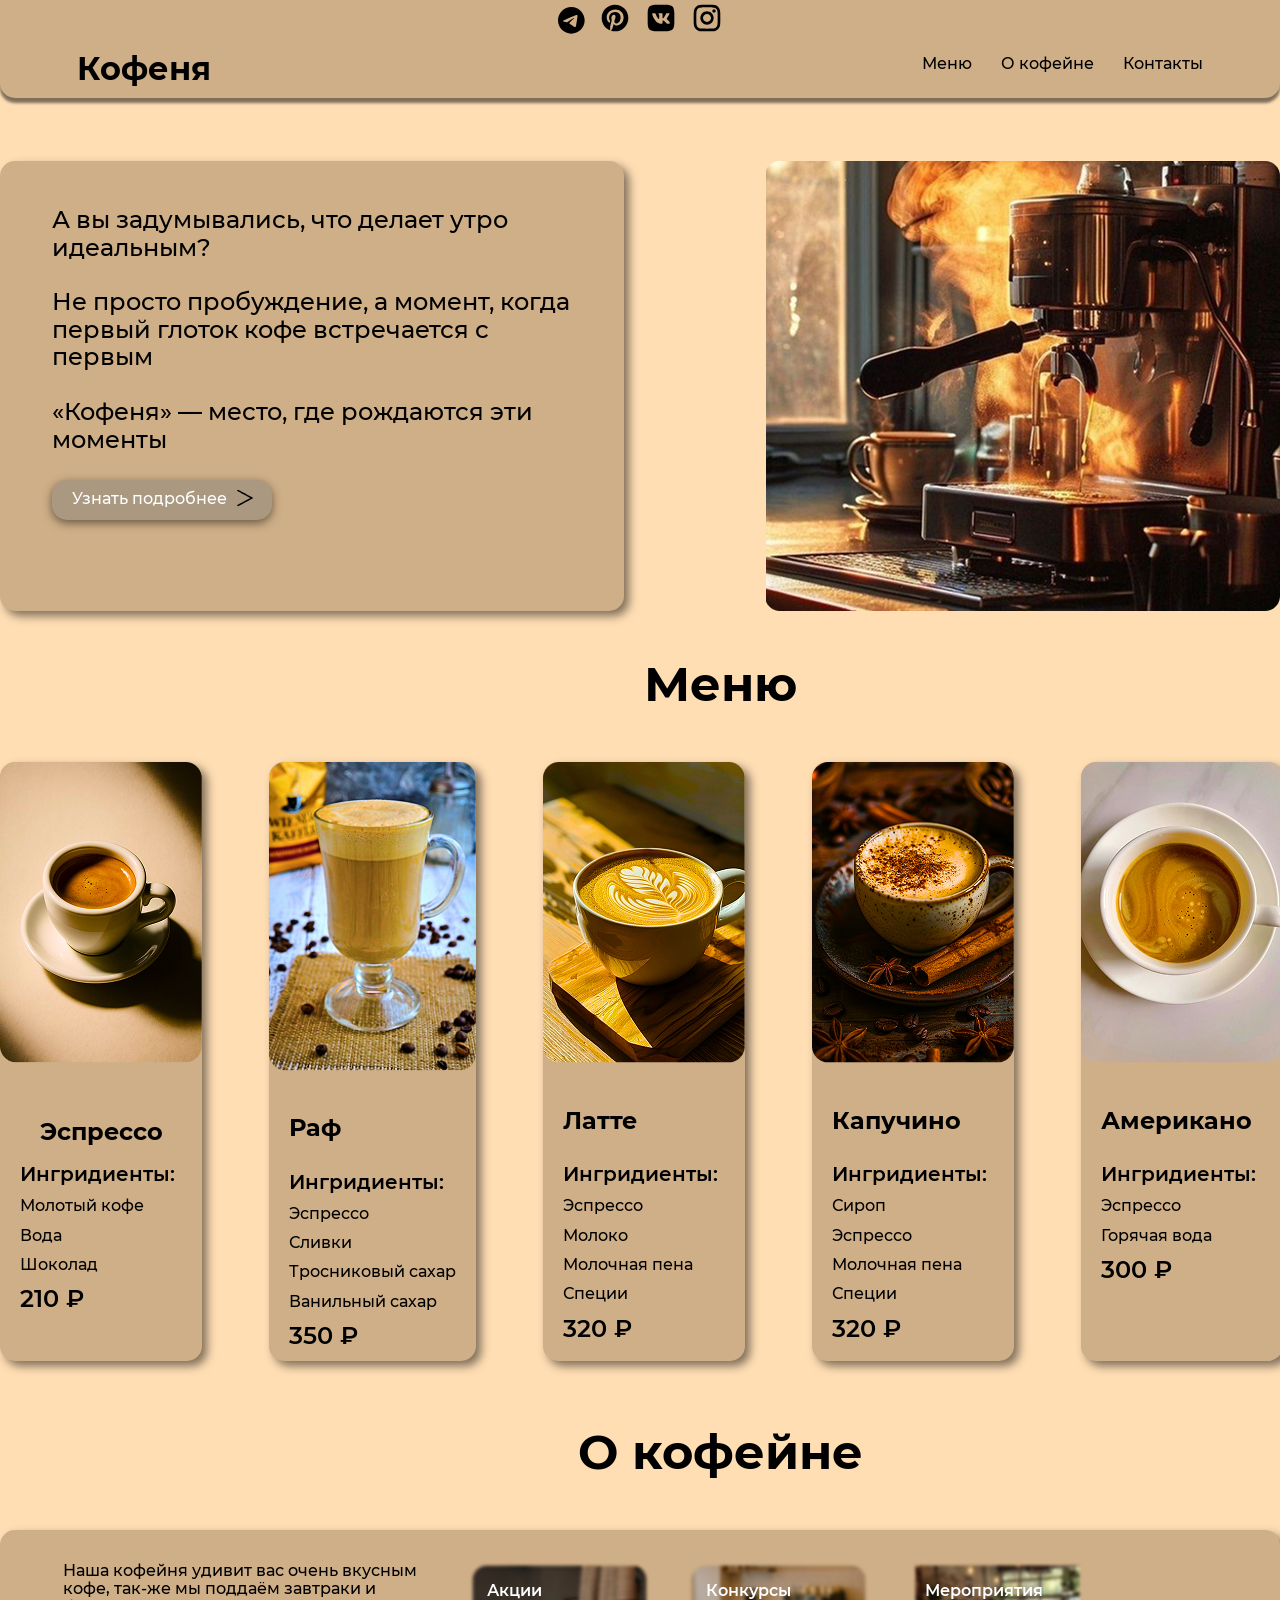
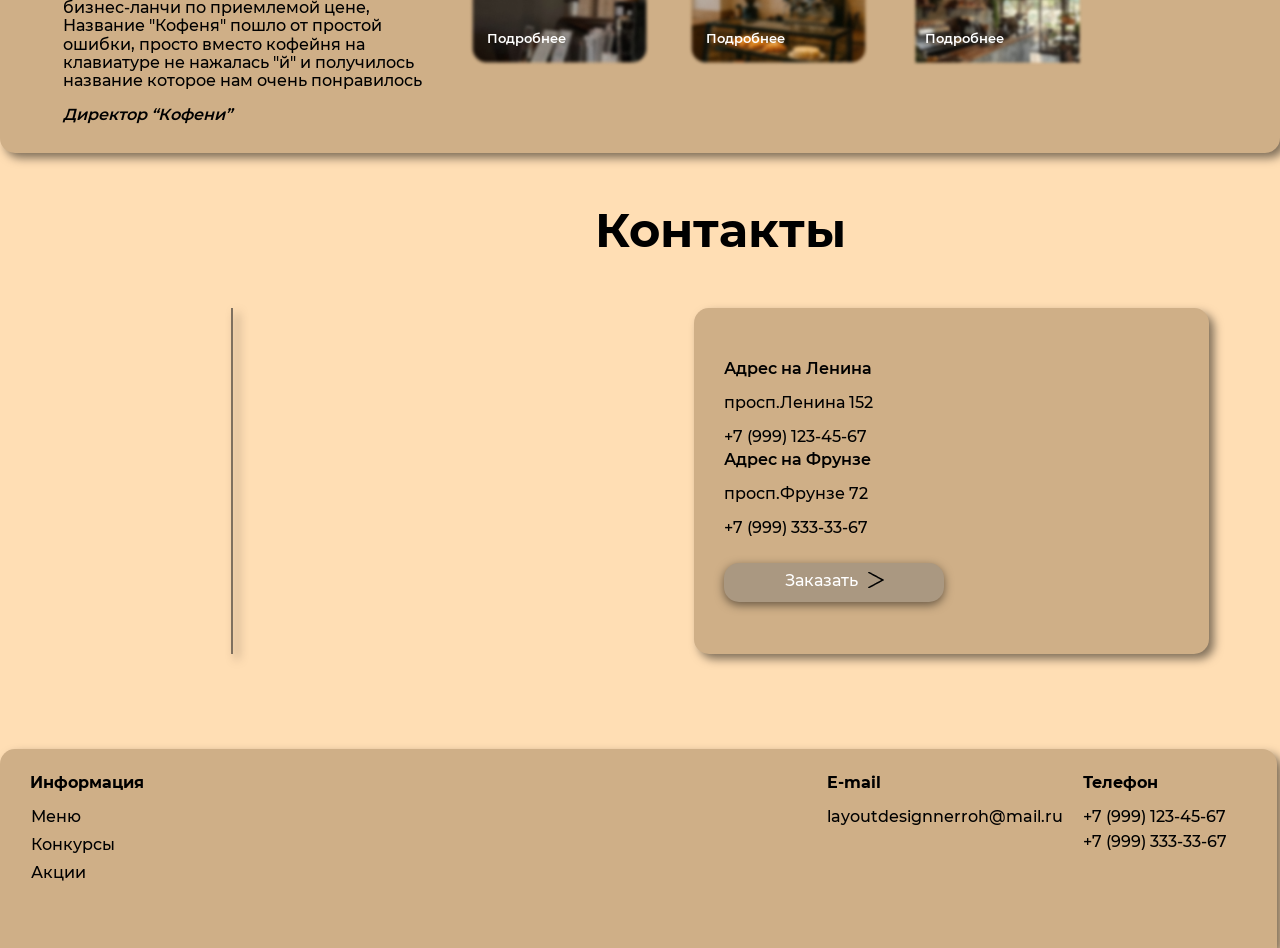
==== index.html @ 602174e1 "В первом коммите проекта js частично написан но HTML и CSS в порядке" ====
<!DOCTYPE html>
<html lang="ru">

<head>
    <meta charset="UTF-8">
    <meta name="viewport" content="width=device-width, initial-scale=1.0">
    <link rel="stylesheet" href="/css/style.css">
    <link rel="stylesheet" href="/css/normalize.css">
    
    <script src="/js/script.js" defer></script>
    <title>Кофеня 2.0</title>
</head>

<body>

    <header class="header">
        <div class="container header__container">
            <div class="header__block">
                <div class="header__up" data-js="header-top">
                    <div class="up__heading">
                        <img class="img__header-up" src="/img/up_header__telegram.svg" alt="телеграм">
                        <img class="img__header-up" src="/img/up__header-pinterest.svg" alt="пинтерест">
                        <img class="img__header-up" src="/img/up__header-vk.svg" alt="Вконтакте">
                        <img class="img__header-up" src="/img/up__header-instagram.svg" alt="Инстаграм">
                    </div>


                </div>
                <div class="header__down">
                    <a href="/" class="header__logo" aria-label="На главную">
                        <h1 class="header__title">Кофеня</h1>
                    </a>

                    <nav class="nav" aria-label="Основная навигация">
                        <ul class="nav__list">
                            <li class="nav__item"><a href="/menu.html" class="nav__link">Меню</a></li>
                            <li class="nav__item"><a href="#about" class="nav__link">О кофейне</a></li>
                            <li class="nav__item"><a href="#contact" class="nav__link">Контакты</a></li>
                        </ul>
                    </nav>
                </div>

            </div>
        </div>
    </header>


    <main class="main text__color">

        <section class="hero">
            <div class="container hero__container">
                <div class="hero__block">
                    <h2 class="hero__title">А вы задумывались, что делает утро идеальным?</h2>
                    <p class="hero__paragraph">Не просто пробуждение, а момент, когда первый глоток кофе встречается с
                        первым </p>
                    <p class="hero__paragraph">«Кофеня» — место, где рождаются эти моменты</p>
                    <a href="/about" class="button button--primary">Узнать подробнее</a>
                </div>

                <div class="img__hero"></div>
            </div>
        </section>

        <section class="menu">
            <div class="container menu__container">
                <h2 class="main__title">Меню</h2>
                <div class="menu__card">
                    <article class="coffee__card">
                        <img src="/img/menu__card-1.png" alt="Эспрессо" class="coffee-card__image" loading="lazy">
                        <div class="coffe__text">
                            <h3 class="coffee__heading">Эспрессо</h3>
                            <h4 class="coffee__subtitle">Ингридиенты:</h4>
                            <p class="coffee-card__description">Молотый кофе</p>
                            <p class="coffee-card__description">Вода</p>
                            <p class="coffee-card__description">Шоколад</p>
                            <span class="coffee-card__price">210 ₽</span>
                        </div>
                    </article>

                    <article class="coffee__card">
                        <img src="/img/menu__card-2.png" alt="Раф" class="coffee-card__image" loading="lazy">
                        <h3 class="coffee__heading">Раф</h3>
                        <div class="coffe__text">
                            <h4 class="coffee__subtitle">Ингридиенты:</h4>
                            <p class="coffee-card__description">Эспрессо</p>
                            <p class="coffee-card__description">Сливки</p>
                            <p class="coffee-card__description">Тросниковый сахар</p>
                            <p class="coffee-card__description">Ванильный сахар</p>
                            <span class="coffee-card__price">350 ₽</span>
                        </div>
                    </article>

                    <article class="coffee__card">
                        <img src="/img/menu__card-3.png" alt="Латте" class="coffee-card__image" loading="lazy">
                        <h3 class="coffee__heading">Латте</h3>
                        <div class="coffe__text">
                            <h4 class="coffee__subtitle">Ингридиенты:</h4>
                            <p class="coffee-card__description">Эспрессо</p>
                            <p class="coffee-card__description">Молоко</p>
                            <p class="coffee-card__description">Молочная пена</p>
                            <p class="coffee-card__description">Специи</p>
                            <span class="coffee-card__price">320 ₽</span>
                        </div>
                    </article>

                    <article class="coffee__card">
                        <img src="/img/menu__card-4.png" alt="Капучино" class="coffee-card__image" loading="lazy">
                        <h3 class="coffee__heading">Капучино</h3>
                        <div class="coffe__text">
                            <h4 class="coffee__subtitle">Ингридиенты:</h4>
                            <p class="coffee-card__description">Сироп</p>
                            <p class="coffee-card__description">Эспрессо</p>
                            <p class="coffee-card__description">Молочная пена</p>
                            <p class="coffee-card__description">Специи</p>
                            <span class="coffee-card__price">320 ₽</span>
                        </div>
                    </article>

                    <article class="coffee__card">
                        <img src="/img/menu__card-5.png" alt="Американо" class="coffee-card__image" loading="lazy">
                        <h3 class="coffee__heading">Американо</h3>
                        <div class="coffe__text">
                            <h4 class="coffee__subtitle">Ингридиенты:</h4>
                            <p class="coffee-card__description">Эспрессо</p>
                            <p class="coffee-card__description">Горячая вода</p>
                            <span class="coffee-card__price">300 ₽</span>
                        </div>
                    </article>
                </div>
            </div>
        </section>

        <section class="about">
            <div class="container adout__container">
                <h2 class="main__title">О кофейне</h2>
                <div class="adout__block">
                    <div class="adout__card">
                        <p class="adout__description">Наша кофейня удивит вас очень вкусным кофе, так-же мы поддаём
                            завтраки и бизнес-ланчи по приемлемой цене, Название "Кофеня" пошло от простой ошибки,
                            просто вместо кофейня на клавиатуре не нажалась "й" и получилось название которое нам очень
                            понравилось</p>
                        <cite class="postscript">Директор “Кофени”</cite>
                    </div>

                    <div class="promo">
                        <ul class="promo__list">
                            <li class="promo__item promo__img-1">

                                <h3 class="promo__heading">Акции</h3>
                                <a href="/" class="promo__link">Подробнее</a>

                            </li>
                            <li class="promo__item promo__img-2">
                                <h3 class="promo__heading">Конкурсы</h3>
                                <a href="/" class="promo__link">Подробнее</a>
                            </li>
                            <li class="promo__item promo__img-3">
                                <h3 class="promo__heading">Мероприятия</h3>
                                <a href="/" class="promo__link">Подробнее</a>
                            </li>
                        </ul>
                    </div>
                </div>
            </div>
        </section>

        <section class="contact">
            <div class="container contact__container">
                <h2 class="main__title">Контакты</h2>
                <div class="contact__block">
                    <div class="map__card">
                        <script type="text/javascript" charset="utf-8" async
                            src="https://api-maps.yandex.ru/services/constructor/1.0/js/?um=constructor%3A11ebb844b0d2da942059dbc7c7d0a756684dc5bc5a4310904836375094017203&amp;width=659&amp;height=346&amp;lang=ru_RU&amp;scroll=true"></script>
                    </div>

                    <div class="contact__keys">
                        <ul class="contact__card">
                            <li class="contact__item">
                                <h3 class="contact__heading">Адрес на Ленина</h3>
                                <address class="contact__address">просп.Ленина 152</address>
                                <a href="tel:+79991234567" class="contact-info__phone contact__address">
                                    +7 (999) 123-45-67
                                </a>
                            </li>

                            <li class="contact__item">
                                <h3 class="contact__heading">Адрес на Фрунзе</h3>
                                <address class="contact__address">просп.Фрунзе 72</address>
                                <a href="tel:+79993333367" class="contact-info__phone contact__address">
                                    +7 (999) 333-33-67
                                </a>
                            </li>
                        </ul>
                        <a href="/about" class="button button--primary">Заказать</a>
                    </div>
                </div>
            </div>
        </section>
    </main>


    <footer class="footer">
        <div class="container footer__container">
            <div class="footer__block">
                <nav class="footer__nav">
                    <h3 class="footer__heading">Информация</h3>
                    <ul class="nav__card">
                        <li class="nav__item"><a href="/" class="nav__link">Меню</a></li>
                        <li class="nav__item"><a href="/" class="nav__link">Конкурсы</a></li>
                        <li class="nav__item"><a href="/" class="nav__link">Акции</a></li>
                    </ul>
                </nav>

                <ul class="footer__card">
                    <li class="footer__item">
                        <h3 class="footer__heading">E-mail</h3>
                        <a href="mailto:layoutdesignnerroh@mail.ru"
                            class="contact__email nav__link">layoutdesignnerroh@mail.ru</a>
                    </li>
                    <li class="footer__item">
                        <h3 class="footer__heading">Телефон</h3>
                        <a href="tel:+79991234567" class="contact-info__phone-footer nav__link">
                            +7 (999) 123-45-67
                        </a>
                        <a href="tel:+79993333367" class="contact-info__phone-footer nav__link">
                            +7 (999) 333-33-67
                        </a>
                    </li>
                </ul>
            </div>
        </div>
    </footer>

    <div id="buttonScroll">

    </div>

</body>

</html>
---- css/style.css ----
@font-face {
    font-family: 'Montserrat';
    src: url('/font/MontserratBold.eot');
    src: local('Proxima Montserrat Bold'), local('Montserrat Bold'),
        url('/font/MontserratBold.eot') format('embedded-opentype'),
        url('/font/MontserratBold.woff2') format('woff2'),
        url('/font/MontserratBold.woff') format('woff');
    font-weight: 700;
    font-style: bold;
    font-display: swap;
}

@font-face {
    font-family: 'Montserrat';
    src: url('/font/Montserrat-SemiBold.ttf');
    src: local('Proxima Montserrat SemiBold'), local('Montserrat SemiBold'),
        url('/font/MontserratSemiBold.eot') format('embedded-opentype'),
        url('/font/MontserratSemiBold.woff2') format('woff2'),
        url('/font/MontserratSemiBold.woff') format('woff');
    font-weight: 600;
    font-style: bold;
    font-display: swap;
}

@font-face {
    font-family: 'Montserrat';
    src: url('/font/MontserratMedium.eot');
    src: local('Proxima Montserrat Medium'), local('Montserrat Medium'),
        url('/font/MontserratMedium.eot') format('embedded-opentype'),
        url('/font/MontserratMedium.woff2') format('woff2'),
        url('/font/MontserratMedium.woff') format('woff');
    font-weight: 500;
    font-style: bold;
    font-display: swap;
}

@font-face {
    font-family: 'Montserrat';
    src: url('/font/Montserrat-Regular.ttf');
    src: local('Proxima Montserrat Regular'), local('Montserrat Regular'),
        url('/font/MontserratRegular.eot') format('embedded-opentype'),
        url('/font/MontserratRegular.woff2') format('woff2'),
        url('/font/MontserratRegular.woff') format('woff');
    font-weight: 400;
    font-style: bold;
    font-display: swap;
}


html {
    box-sizing: border-box;
    background-color: #FFDEB4;
    font-family: "Montserrat", sans-serif;
}

body {
    padding: 0;
    margin: 0;
}

*,
*::before,
*::after {
    box-sizing: inherit;
}

a {
    color: inherit;
    text-decoration: none;
}

img {
    max-width: 100%;
}

/* glob */

.bth-reset {
    padding: 0;
    border: none;
    background-color: transparent;
    cursor: pointer;
}

.list-reset {
    margin: 0;
    padding: 0;
    list-style: none;
}

.container {
    width: 1440px;
    padding: 0;
    margin: 0 auto;
}

.text__color {
    color: black;
}

/* header */

/* up__header */

.header__up {
    display: flex;
    justify-content: space-around;
    align-items: center;
    width: 100%;
    max-width: 1280px;
    height: auto;
    min-height: 40px;
    
    box-shadow: 0px 5px 3px rgba(0, 0, 0, 0.5);
    background-color: #CFAF87;
}

.img__header-up {
    margin-right: 10px;
}

.img__header-up:last-child  {
    margin-right: 0;
}

/* header */

.header__block {
    margin-bottom: 63px;

}

.header__down {
    display: flex;
    justify-content: space-between;
    align-items: center;
    width: 100%;
    max-width: 1280px;
    height: auto;
    min-height: 58px;
    padding: 0 77px 0 77px;
    background-color: #CFAF87;
    border-radius: 0 0px 15px 15px;
    box-shadow: 0px 5px 3px rgba(0, 0, 0, 0.5);
}

.header__title {
    margin: 0;
    padding: 0;
    font-size: 32px;
    letter-spacing: -10%;
    font-weight: 700;
}

.nav__list {
    display: flex;
    flex-direction: row;
    justify-content: center;
    padding: 0;
    margin: 0;
}

.nav__item {
    margin-right: 29px;
    font-size: 16px;
    font-weight: 500;
    list-style: none;

}

.nav__item:last-child {
    margin-right: 0;
}


.nav__link:hover {
    color: #AA9881;
}


/* hero */

.hero__container {
    display: flex;
    margin-bottom: 46px;

}

.hero__block {
    width: 100%;
    max-width: 624px;
    height: auto;
    min-height: 450px;
    padding: 45px 52px 40px;
    margin-right: 141px;
    border-radius: 15px;
    box-shadow: 5px 5px 10px rgba(0, 0, 0, 0.5);
    background-color: #CFAF87;
}

.hero__title {
    margin: 0;
    margin-bottom: 27px;
    font-size: 24px;
    font-weight: 500;
}

.hero__paragraph {
    margin: 0;
    margin-bottom: 27px;
    font-size: 24px;
    font-weight: 500;
}

@media (max-width: 1023px) {
    .nav__list {
        display: flex;
        flex-direction: column;
        justify-content: start;
        gap: 20px;
    }
}


.button {
    display: flex;
    justify-content: center;
    width: 100%;
    max-width: 220px;
    padding: 0.6em 1.2em;
    font-size: clamp(14px, 2vw, 16px);
    font-weight: 500;
    border-radius: 15px;
    box-shadow: 0px 3px 10px rgba(0, 0, 0, 0.5);
    color: white;
    background-color: #AA9881;

}

.button:hover {
    transform: scale(0.95);
}

.button::after {
    content: url(/img/button__arrow.png);
    margin-left: 10px;
}



.img__hero {
    background-image: url("/img/hero__1-img.png");
    background-position: center;
    background-repeat: no-repeat;
    background-size: cover;
    width: 515px;
}

/* menu */

.main__title {
    display: flex;
    justify-content: center;
    margin: 0;
    margin-bottom: 50px;
    font-size: 48px;
    font-weight: 700;
}

.menu__card {
    display: flex;
    margin-bottom: 64px;

}

.coffee__card {
    margin-right: 67px;
    border-radius: 15px;
    background-color: #CFAF87;
    box-shadow: 5px 5px 10px rgba(0, 0, 0, 0.5);
}

.coffee-card__image {
    width: 100%;
    margin-bottom: 39px;
}

.coffe__text {
    padding: 11px 20px;
}

.coffee__heading {
    margin: 0;
    margin-left: 20px;
    margin-bottom: 18px;
    font-size: 24px;
    font-weight: 700;

}

.coffee__subtitle {
    margin: 0;
    margin-bottom: 11px;
    font-size: 20px;
    font-weight: 600;
}

.coffee-card__description {
    margin: 0;
    margin-bottom: 11px;
    font-size: 16px;
    font-weight: 500;
}

.coffee-card__description:last-child {
    margin-bottom: 20px;
}

.coffee-card__price {
    font-size: 24px;
    font-weight: 600;
}

/* about */

.adout__block {
    display: flex;
    width: 1280px;
    height: 223px;
    margin-bottom: 50px;
    padding: 32px 63px;
    border-radius: 15px;
    background-color: #CFAF87;
    box-shadow: 5px 5px 10px rgba(0, 0, 0, 0.5);
}



.adout__description {
    width: 363px;
    margin: 0;
    margin-bottom: 15px;
    font-size: 16px;
    font-weight: 500;
}

.postscript {

    font-size: 16px;
    font-weight: 600;
}

.promo {
    display: flex;
    justify-content: center;
}

.promo__list {
    display: flex;

    margin: 0;
}

.promo__item {
    display: flex;
    flex-direction: column;
    justify-content: center;
    width: 167px;
    height: 104px;
    padding: 32px 21px;
    margin-right: 32px;
    list-style: none;
}

.promo__item:last-child {
    margin-right: 0;
}

.promo__heading {
    margin: 0;
    margin-bottom: 30px;
    font-size: 16px;
    font-weight: 600;
    color: white;
}

.promo__link {
    font-size: 13px;
    font-weight: 600;
    color: white;
}

.promo__img-1 {
    background-image: url("/img/about_img-1.png");

    background-repeat: no-repeat;
    background-size: contain;
    background-position: center;
    width: 187px;

}

.promo__img-2 {
    background-image: url("/img/about_img-2.png");
    background-repeat: no-repeat;
    background-size: contain;
    background-position: center;
    width: 187px;

}

.promo__img-3 {
    background-image: url("/img/about_img-3.jpg");
    background-repeat: no-repeat;
    background-size: contain;
    background-position: center;
    width: 187px;
}

/* contact */

.contact__block {
    display: flex;
    justify-content: space-around;
    margin-bottom: 95px;
}

.map__card {
    border: 1px solid #7e705f;
    box-shadow: 5px 5px 10px rgba(0, 0, 0, 0.5);
}

.contact__keys {
    display: flex;
    flex-direction: column;
    justify-content: center;
    width: 515px;
    height: 346px;
    padding: 20px 30px;
    border-radius: 15px;
    box-shadow: 5px 5px 10px rgba(0, 0, 0, 0.5);
    background-color: #CFAF87;
}

.contact__card {
    display: flex;
    flex-direction: column;
    align-items: start;
    padding: 0;
    margin: 0;
    margin-bottom: 20px;
}

.contact__item {
    display: flex;
    flex-direction: column;
    list-style: none;
}

.contact__heading {
    margin: 0;
    padding: 0;
    margin-bottom: 15px;
    font-size: 16px;
    font-weight: 600;
}

.contact__address {
    margin-bottom: 16px;
    font-style: normal;
    font-size: 16px;
    font-weight: 500;
}

.contact__item {
    display: flex;
}

.contact__address: {
    margin-bottom: 0;
}

.contact-info__phone {
    margin-bottom: 5px;
}



/* footer */

.footer__block {
    display: flex;
    flex-direction: row;
    align-items: start;
    justify-content: space-between;
    width: 1277px;
    height: 199px;
    padding: 25px 30px;
    border-radius: 15px 15px 0 0;
    box-shadow: 5px 5px 10px rgba(0, 0, 0, 0.5);
    background-color: #CFAF87;
}

.footer__nav {
    display: flex;
    flex-direction: column;
    align-items: center;

}

.footer__heading {
    margin: 0;
    margin-bottom: 15px;
    font-size: 16px;
    font-weight: 700;
}

.footer__card {
    display: flex;
    flex-direction: row;
    align-items: start;
    margin: 0;
    padding: 0;
    list-style: none;
}

.footer__item {
    margin-right: 20px;
}

.nav__card {
    margin: 0;
    padding: 0;
}

.nav__item {

    margin-bottom: 10px;
    list-style: none;
}

.contact__email {
    font-weight: 500;
}

.contact-info__phone-footer {
    display: flex;
    margin-bottom: 7px;
    font-weight: 500;
}

.contact-info__phone-footer:last-child {
    margin-bottom: 0;
}

/* страница menu */

.category__block {
    display: flex;
    justify-content: center;
    margin-bottom: 30px;
}

.card__heading {
    padding: 0;
    margin: 0;
    margin-bottom: 23px;
    font-size: 48px;
    font-weight: 700;
}

.category__heading {
    margin-bottom: 30px;
    text-align: center;
}

.category__card {
    display: flex;
    flex-direction: column;
    width: 100%;
    max-width: 336px;
    height: auto;
    min-height: 429px;
    padding: 20px 20px;
    margin-right: 40px;
    border-radius: 25px;
    background-color: #CFAF87;
}

.category__card:last-child {
    margin-right: 0;
}


.card__list {
    display: flex;
    flex-wrap: wrap;
    width: 100%;

    max-width: 199px;
    padding: 0;
    margin: 0;
}

.card__item {
    display: flex;
    justify-content: space-between;
    flex-wrap: wrap;
    width: 100%;
    max-width: 199px;
    margin-bottom: 13px;
}

.card__item:last-child {
    margin-bottom: 0;
}


.card__name {

    max-width: 90px;
    margin: 0;
    margin-bottom: 3px;
    font-size: 16px;
    font-weight: 500;
}

.card__span {
    width: 100%;
    margin: 0;
    margin-bottom: 3px;
    font-size: 12px;
    font-weight: 400;
}

.card__price {

    font-size: 16px;
    font-weight: 500;
}

.border__bot {
    display: inline-block;
    width: 100%;
    max-width: 199px;
    border-bottom: 1px solid black;
}

.button__menu {
    display: flex;
    justify-content: center;
    width: 160px;
    padding: 12px 12px;
    margin-top: 40px;
    border: 1px solid #AA9881;
    border-radius: 15px;
    box-shadow: 0 4px 20px black;
    color: white;
    background-color: #AA9881;
}

.button__menu:hover {
    background-color: #7e705f;
    transform: scale(0.9);
}
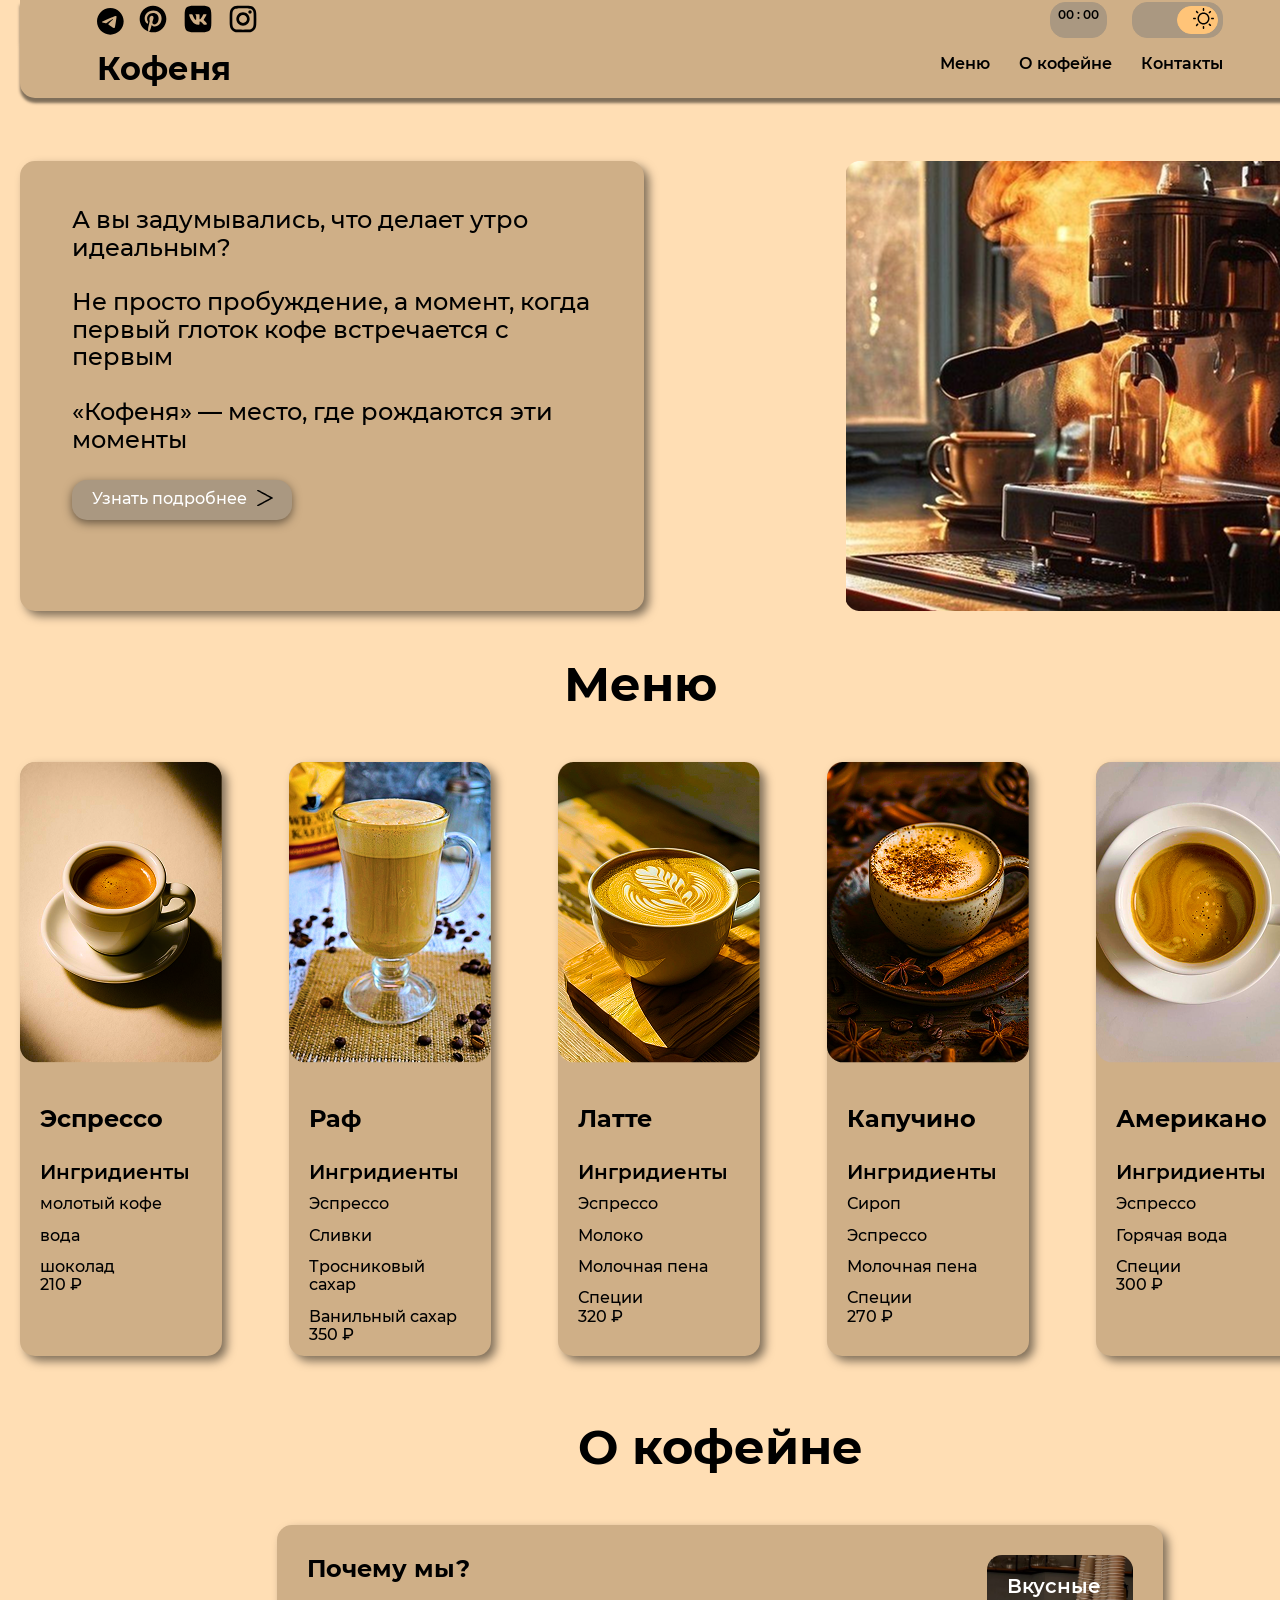
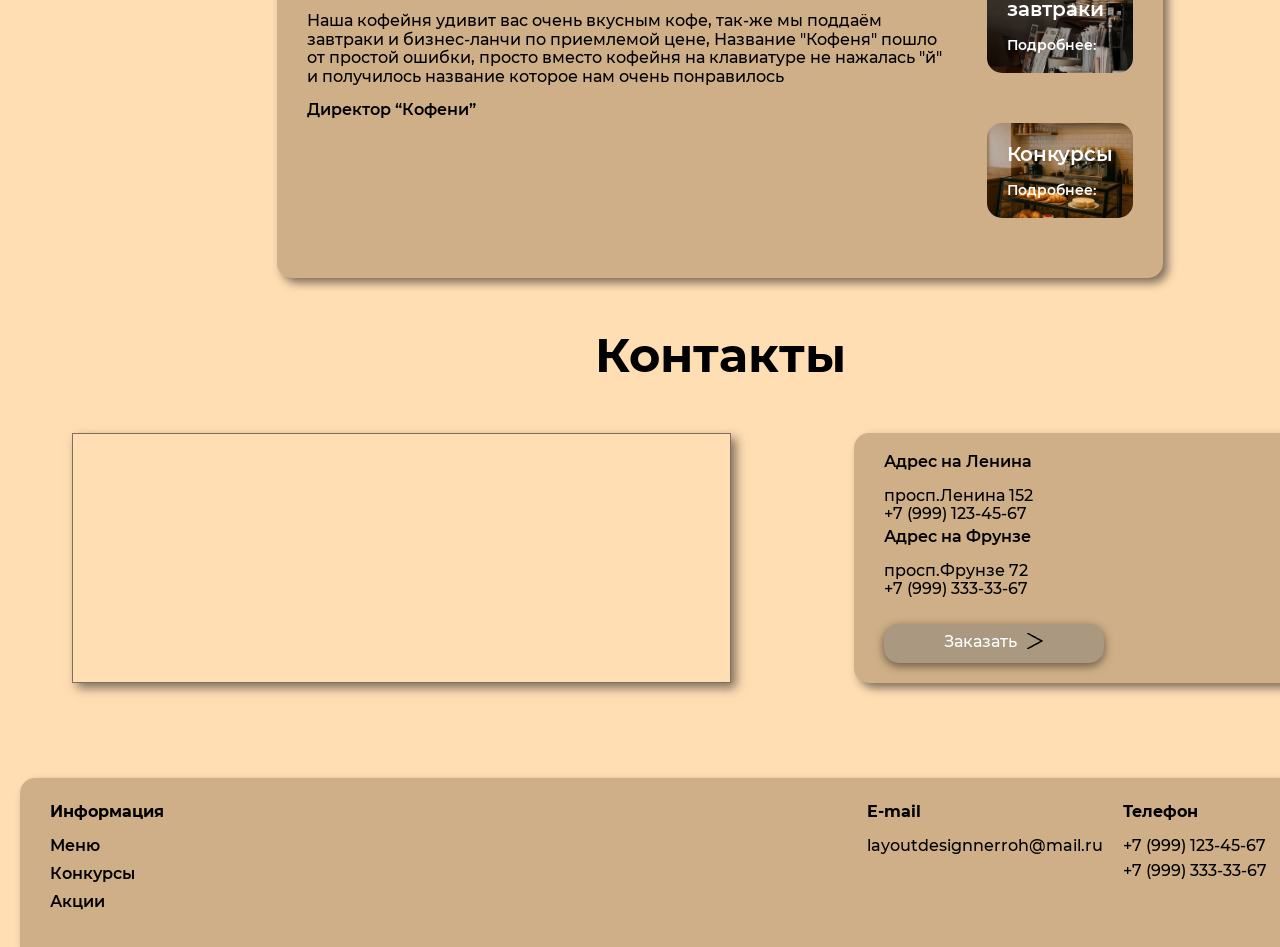
==== commit 6455f5a6: "Добавил адаптив для мобилок" ====
--- a/index.html
+++ b/index.html
@@ -6,8 +6,8 @@
     <meta name="viewport" content="width=device-width, initial-scale=1.0">
     <link rel="stylesheet" href="/css/style.css">
     <link rel="stylesheet" href="/css/normalize.css">
-    
-    <script src="/js/script.js" defer></script>
+    <script src="js/renderCards.js" defer></script>
+    <script src="js/script.js" defer></script>
     <title>Кофеня 2.0</title>
 </head>
 
@@ -24,6 +24,26 @@
                         <img class="img__header-up" src="/img/up__header-instagram.svg" alt="Инстаграм">
                     </div>
 
+                    <div class="widget">
+                        <div class="widget__time">
+                            <div class="widget__time__circle">
+                                <span class="widget__time__hours">00</span>
+                                <span class="widget__time__dots">:</span>
+                                <span class="widget__time__label">00</span>
+                            </div>
+                        </div>
+
+                        <div class="widget__topic">
+                            <div class="topic__scrolling">
+                                <svg width="21" height="21" viewBox="0 0 21 21" fill="none"
+                                    xmlns="http://www.w3.org/2000/svg">
+                                    <path
+                                        d="M10.5 15C11.6935 15 12.8381 14.5259 13.682 13.682C14.5259 12.8381 15 11.6935 15 10.5C15 9.30653 14.5259 8.16193 13.682 7.31802C12.8381 6.47411 11.6935 6 10.5 6C9.30653 6 8.16193 6.47411 7.31802 7.31802C6.47411 8.16193 6 9.30653 6 10.5C6 11.6935 6.47411 12.8381 7.31802 13.682C8.16193 14.5259 9.30653 15 10.5 15ZM10.5 16.5C8.9087 16.5 7.38258 15.8679 6.25736 14.7426C5.13214 13.6174 4.5 12.0913 4.5 10.5C4.5 8.9087 5.13214 7.38258 6.25736 6.25736C7.38258 5.13214 8.9087 4.5 10.5 4.5C12.0913 4.5 13.6174 5.13214 14.7426 6.25736C15.8679 7.38258 16.5 8.9087 16.5 10.5C16.5 12.0913 15.8679 13.6174 14.7426 14.7426C13.6174 15.8679 12.0913 16.5 10.5 16.5ZM10.5 0C10.6989 0 10.8897 0.0790176 11.0303 0.21967C11.171 0.360322 11.25 0.551088 11.25 0.75V2.25C11.25 2.44891 11.171 2.63968 11.0303 2.78033C10.8897 2.92098 10.6989 3 10.5 3C10.3011 3 10.1103 2.92098 9.96967 2.78033C9.82902 2.63968 9.75 2.44891 9.75 2.25V0.75C9.75 0.551088 9.82902 0.360322 9.96967 0.21967C10.1103 0.0790176 10.3011 0 10.5 0ZM10.5 18C10.6989 18 10.8897 18.079 11.0303 18.2197C11.171 18.3603 11.25 18.5511 11.25 18.75V20.25C11.25 20.4489 11.171 20.6397 11.0303 20.7803C10.8897 20.921 10.6989 21 10.5 21C10.3011 21 10.1103 20.921 9.96967 20.7803C9.82902 20.6397 9.75 20.4489 9.75 20.25V18.75C9.75 18.5511 9.82902 18.3603 9.96967 18.2197C10.1103 18.079 10.3011 18 10.5 18ZM3.075 3.075C3.2156 2.93474 3.40609 2.85597 3.60469 2.85597C3.80329 2.85597 3.99378 2.93474 4.13437 3.075L5.19609 4.13437C5.26581 4.20409 5.32111 4.28685 5.35884 4.37794C5.39656 4.46902 5.41598 4.56664 5.41598 4.66523C5.41598 4.76382 5.39656 4.86145 5.35884 4.95253C5.32111 5.04362 5.26581 5.12638 5.19609 5.19609C5.12638 5.26581 5.04362 5.32111 4.95253 5.35884C4.86145 5.39656 4.76382 5.41598 4.66523 5.41598C4.56664 5.41598 4.46902 5.39656 4.37794 5.35884C4.28685 5.32111 4.20409 5.26581 4.13437 5.19609L3.075 4.13437C2.93474 3.99378 2.85597 3.80329 2.85597 3.60469C2.85597 3.40609 2.93474 3.2156 3.075 3.075ZM15.8039 15.8039C15.8736 15.7341 15.9563 15.6787 16.0474 15.6409C16.1385 15.6032 16.2361 15.5837 16.3348 15.5837C16.4334 15.5837 16.531 15.6032 16.6221 15.6409C16.7132 15.6787 16.796 15.7341 16.8656 15.8039L17.925 16.8656C18.0543 17.0083 18.1237 17.1952 18.119 17.3877C18.1142 17.5801 18.0357 17.7634 17.8995 17.8995C17.7634 18.0357 17.5801 18.1142 17.3877 18.119C17.1952 18.1237 17.0083 18.0543 16.8656 17.925L15.8039 16.8656C15.7341 16.796 15.6787 16.7132 15.6409 16.6221C15.6032 16.531 15.5837 16.4334 15.5837 16.3348C15.5837 16.2361 15.6032 16.1385 15.6409 16.0474C15.6787 15.9563 15.7341 15.8736 15.8039 15.8039ZM0 10.5C0 10.3011 0.0790176 10.1103 0.21967 9.96967C0.360322 9.82902 0.551088 9.75 0.75 9.75H2.25C2.44891 9.75 2.63968 9.82902 2.78033 9.96967C2.92098 10.1103 3 10.3011 3 10.5C3 10.6989 2.92098 10.8897 2.78033 11.0303C2.63968 11.171 2.44891 11.25 2.25 11.25H0.75C0.551088 11.25 0.360322 11.171 0.21967 11.0303C0.0790176 10.8897 0 10.6989 0 10.5ZM18 10.5C18 10.3011 18.079 10.1103 18.2197 9.96967C18.3603 9.82902 18.5511 9.75 18.75 9.75H20.25C20.4489 9.75 20.6397 9.82902 20.7803 9.96967C20.921 10.1103 21 10.3011 21 10.5C21 10.6989 20.921 10.8897 20.7803 11.0303C20.6397 11.171 20.4489 11.25 20.25 11.25H18.75C18.5511 11.25 18.3603 11.171 18.2197 11.0303C18.079 10.8897 18 10.6989 18 10.5ZM3.075 17.925C2.93474 17.7844 2.85597 17.5939 2.85597 17.3953C2.85597 17.1967 2.93474 17.0062 3.075 16.8656L4.13437 15.8039C4.27517 15.6631 4.46612 15.584 4.66523 15.584C4.86435 15.584 5.0553 15.6631 5.19609 15.8039C5.33689 15.9447 5.41598 16.1357 5.41598 16.3348C5.41598 16.5339 5.33689 16.7248 5.19609 16.8656L4.13437 17.925C3.99378 18.0653 3.80329 18.144 3.60469 18.144C3.40609 18.144 3.2156 18.0653 3.075 17.925ZM15.8039 5.19609C15.7341 5.12643 15.6787 5.04368 15.6409 4.95259C15.6032 4.8615 15.5837 4.76385 15.5837 4.66523C15.5837 4.56662 15.6032 4.46897 15.6409 4.37788C15.6787 4.28678 15.7341 4.20404 15.8039 4.13437L16.8656 3.075C17.0083 2.94573 17.1952 2.87627 17.3877 2.88101C17.5801 2.88575 17.7634 2.96432 17.8995 3.10046C18.0357 3.23659 18.1142 3.41986 18.119 3.61233C18.1237 3.80479 18.0543 3.99171 17.925 4.13437L16.8656 5.19609C16.796 5.2659 16.7132 5.32128 16.6221 5.35906C16.531 5.39684 16.4334 5.41629 16.3348 5.41629C16.2361 5.41629 16.1385 5.39684 16.0474 5.35906C15.9563 5.32128 15.8736 5.2659 15.8039 5.19609Z"
+                                        fill="black" />
+                                </svg>
+                            </div>
+                        </div>
+                    </div>
 
                 </div>
                 <div class="header__down">
@@ -62,101 +82,43 @@
         </section>
 
         <section class="menu">
+            <h2 class="main__title">Меню</h2>
             <div class="container menu__container">
-                <h2 class="main__title">Меню</h2>
-                <div class="menu__card">
-                    <article class="coffee__card">
-                        <img src="/img/menu__card-1.png" alt="Эспрессо" class="coffee-card__image" loading="lazy">
-                        <div class="coffe__text">
-                            <h3 class="coffee__heading">Эспрессо</h3>
-                            <h4 class="coffee__subtitle">Ингридиенты:</h4>
-                            <p class="coffee-card__description">Молотый кофе</p>
-                            <p class="coffee-card__description">Вода</p>
-                            <p class="coffee-card__description">Шоколад</p>
-                            <span class="coffee-card__price">210 ₽</span>
-                        </div>
-                    </article>
-
-                    <article class="coffee__card">
-                        <img src="/img/menu__card-2.png" alt="Раф" class="coffee-card__image" loading="lazy">
-                        <h3 class="coffee__heading">Раф</h3>
-                        <div class="coffe__text">
-                            <h4 class="coffee__subtitle">Ингридиенты:</h4>
-                            <p class="coffee-card__description">Эспрессо</p>
-                            <p class="coffee-card__description">Сливки</p>
-                            <p class="coffee-card__description">Тросниковый сахар</p>
-                            <p class="coffee-card__description">Ванильный сахар</p>
-                            <span class="coffee-card__price">350 ₽</span>
-                        </div>
-                    </article>
-
-                    <article class="coffee__card">
-                        <img src="/img/menu__card-3.png" alt="Латте" class="coffee-card__image" loading="lazy">
-                        <h3 class="coffee__heading">Латте</h3>
-                        <div class="coffe__text">
-                            <h4 class="coffee__subtitle">Ингридиенты:</h4>
-                            <p class="coffee-card__description">Эспрессо</p>
-                            <p class="coffee-card__description">Молоко</p>
-                            <p class="coffee-card__description">Молочная пена</p>
-                            <p class="coffee-card__description">Специи</p>
-                            <span class="coffee-card__price">320 ₽</span>
-                        </div>
-                    </article>
-
-                    <article class="coffee__card">
-                        <img src="/img/menu__card-4.png" alt="Капучино" class="coffee-card__image" loading="lazy">
-                        <h3 class="coffee__heading">Капучино</h3>
-                        <div class="coffe__text">
-                            <h4 class="coffee__subtitle">Ингридиенты:</h4>
-                            <p class="coffee-card__description">Сироп</p>
-                            <p class="coffee-card__description">Эспрессо</p>
-                            <p class="coffee-card__description">Молочная пена</p>
-                            <p class="coffee-card__description">Специи</p>
-                            <span class="coffee-card__price">320 ₽</span>
-                        </div>
-                    </article>
-
-                    <article class="coffee__card">
-                        <img src="/img/menu__card-5.png" alt="Американо" class="coffee-card__image" loading="lazy">
-                        <h3 class="coffee__heading">Американо</h3>
-                        <div class="coffe__text">
-                            <h4 class="coffee__subtitle">Ингридиенты:</h4>
-                            <p class="coffee-card__description">Эспрессо</p>
-                            <p class="coffee-card__description">Горячая вода</p>
-                            <span class="coffee-card__price">300 ₽</span>
-                        </div>
-                    </article>
-                </div>
-            </div>
+
+
+
+                <div class="cardsContainer" id="cardsContainer">
+
+                </div>
+                <svg class="arrow__menu-right" width="39" height="47" viewBox="0 0 39 47" fill="none"
+                    xmlns="http://www.w3.org/2000/svg">
+                    <ellipse cx="19.5" cy="23.5" rx="19.5" ry="23.5" fill="#B16F1B" />
+                    <path d="M32 23.5L13.25 34.7583L13.25 12.2417L32 23.5Z" fill="#D9D9D9" />
+                </svg>
         </section>
 
         <section class="about">
             <div class="container adout__container">
                 <h2 class="main__title">О кофейне</h2>
                 <div class="adout__block">
-                    <div class="adout__card">
-                        <p class="adout__description">Наша кофейня удивит вас очень вкусным кофе, так-же мы поддаём
+                    <div class="about__subtitle">
+                        <div class="about__title">Почему мы?</div>
+                        <p class="about__description">Наша кофейня удивит вас очень вкусным кофе, так-же мы поддаём
                             завтраки и бизнес-ланчи по приемлемой цене, Название "Кофеня" пошло от простой ошибки,
                             просто вместо кофейня на клавиатуре не нажалась "й" и получилось название которое нам очень
                             понравилось</p>
-                        <cite class="postscript">Директор “Кофени”</cite>
-                    </div>
-
-                    <div class="promo">
-                        <ul class="promo__list">
-                            <li class="promo__item promo__img-1">
-
-                                <h3 class="promo__heading">Акции</h3>
-                                <a href="/" class="promo__link">Подробнее</a>
-
-                            </li>
-                            <li class="promo__item promo__img-2">
-                                <h3 class="promo__heading">Конкурсы</h3>
-                                <a href="/" class="promo__link">Подробнее</a>
-                            </li>
-                            <li class="promo__item promo__img-3">
-                                <h3 class="promo__heading">Мероприятия</h3>
-                                <a href="/" class="promo__link">Подробнее</a>
+                        <small class="about__signature">Директор “Кофени”</small>
+                    </div>
+
+                    <div class="about__card">
+                        <ul class="about__list">
+                            <li class="about__item adout__img-1">
+                                <h3 class="about__item-title">Вкусные завтраки</h3>
+                                <strong class="about__addition">Подробнее:</strong>
+                            </li>
+                            <li class="about__item adout__img-2">
+                                <h3 class="about__item-title">Конкурсы</h3>
+                                <strong class="about__addition">Подробнее:</strong>
                             </li>
                         </ul>
                     </div>
@@ -170,7 +132,7 @@
                 <div class="contact__block">
                     <div class="map__card">
                         <script type="text/javascript" charset="utf-8" async
-                            src="https://api-maps.yandex.ru/services/constructor/1.0/js/?um=constructor%3A11ebb844b0d2da942059dbc7c7d0a756684dc5bc5a4310904836375094017203&amp;width=659&amp;height=346&amp;lang=ru_RU&amp;scroll=true"></script>
+                            src="https://api-maps.yandex.ru/services/constructor/1.0/js/?um=constructor%3A11ebb844b0d2da942059dbc7c7d0a756684dc5bc5a4310904836375094017203&amp;width=100%&amp;height=346&amp;lang=ru_RU&amp;scroll=true"></script>
                     </div>
 
                     <div class="contact__keys">
@@ -237,6 +199,4 @@
 
 </body>
 
-</html>
-
-
+</html>
--- a/css/style.css
+++ b/css/style.css
@@ -49,6 +49,7 @@
 
 html {
     box-sizing: border-box;
+    font-size: 62.5%;
     background-color: #FFDEB4;
     font-family: "Montserrat", sans-serif;
 }
@@ -71,6 +72,8 @@
 
 img {
     max-width: 100%;
+    height: auto;
+
 }
 
 /* glob */
@@ -90,7 +93,7 @@
 
 .container {
     width: 1440px;
-    padding: 0;
+    padding: 0 20px;
     margin: 0 auto;
 }
 
@@ -104,23 +107,60 @@
 
 .header__up {
     display: flex;
-    justify-content: space-around;
+    justify-content: space-between;
     align-items: center;
     width: 100%;
     max-width: 1280px;
     height: auto;
     min-height: 40px;
-    
+    padding: 0 77px 0 77px;
     box-shadow: 0px 5px 3px rgba(0, 0, 0, 0.5);
     background-color: #CFAF87;
+    white-space: nowrap;
 }
 
 .img__header-up {
     margin-right: 10px;
 }
 
-.img__header-up:last-child  {
+.img__header-up:last-child {
     margin-right: 0;
+}
+
+.widget {
+    display: flex;
+    flex-direction: row;
+}
+
+
+.widget__time {
+
+    margin-left: auto;
+    margin-right: 25px;
+    padding: 5px 7px;
+    border: 1px solid #AA9881;
+    border-radius: 15px;
+    background-color: #AA9881;
+}
+
+.widget__time__circle {
+
+    font-size: 1.2rem;
+    font-weight: 600;
+}
+
+.widget__topic {
+    padding: 3px 4px 3px 44px;
+    border: 1px solid #AA9881;
+    border-radius: 15px;
+    background-color: #AA9881;
+}
+
+.topic__scrolling {
+    padding: 1px 3px 1px 15px;
+    border: 1px solid #FFC478;
+    border-radius: 15px;
+    background-color: #FFC478;
 }
 
 /* header */
@@ -132,6 +172,7 @@
 
 .header__down {
     display: flex;
+    flex-direction: row;
     justify-content: space-between;
     align-items: center;
     width: 100%;
@@ -142,6 +183,7 @@
     background-color: #CFAF87;
     border-radius: 0 0px 15px 15px;
     box-shadow: 0px 5px 3px rgba(0, 0, 0, 0.5);
+
 }
 
 .header__title {
@@ -152,10 +194,11 @@
     font-weight: 700;
 }
 
+
+
 .nav__list {
     display: flex;
     flex-direction: row;
-    justify-content: center;
     padding: 0;
     margin: 0;
 }
@@ -163,10 +206,13 @@
 .nav__item {
     margin-right: 29px;
     font-size: 16px;
-    font-weight: 500;
+    font-weight: 600;
     list-style: none;
-
-}
+    white-space: nowrap;
+
+
+}
+
 
 .nav__item:last-child {
     margin-right: 0;
@@ -176,6 +222,55 @@
 .nav__link:hover {
     color: #AA9881;
 }
+
+@media (max-width: 1023px) {
+    .header__container {
+        width: 100%;
+
+    }
+
+
+
+    .nav__list {
+        display: flex;
+        flex-direction: row;
+    }
+
+    .nav__item {
+        font-size: 16px;
+    }
+
+
+}
+
+@media (max-width: 767px) {
+
+    .header__up {
+        display: flex;
+        flex-direction: column;
+        padding: 0 8px 0 8px;
+    }
+
+
+
+
+    .header__down {
+        display: flex;
+        flex-direction: column;
+
+        padding: 0 8px 0 8px;
+    }
+
+    .header__logo {
+        margin-bottom: 10px;
+    }
+
+    .nav__item {
+        font-size: 14px;
+    }
+
+}
+
 
 
 /* hero */
@@ -191,6 +286,7 @@
     max-width: 624px;
     height: auto;
     min-height: 450px;
+
     padding: 45px 52px 40px;
     margin-right: 141px;
     border-radius: 15px;
@@ -201,25 +297,17 @@
 .hero__title {
     margin: 0;
     margin-bottom: 27px;
-    font-size: 24px;
+    font-size: 2.4rem;
     font-weight: 500;
 }
 
 .hero__paragraph {
     margin: 0;
     margin-bottom: 27px;
-    font-size: 24px;
-    font-weight: 500;
-}
-
-@media (max-width: 1023px) {
-    .nav__list {
-        display: flex;
-        flex-direction: column;
-        justify-content: start;
-        gap: 20px;
-    }
-}
+    font-size: 2.4rem;
+    font-weight: 500;
+}
+
 
 
 .button {
@@ -252,8 +340,58 @@
     background-image: url("/img/hero__1-img.png");
     background-position: center;
     background-repeat: no-repeat;
-    background-size: cover;
-    width: 515px;
+    background-size: contain;
+    width: 100%;
+    height: 450px;
+}
+
+@media (max-width: 1023px) {
+
+    .hero__container {
+        width: 100%;
+
+    }
+
+    .hero__block {
+        width: 100%;
+        max-width: 354px;
+        height: auto;
+        min-height: 437px;
+        padding: 28px 52px 28px;
+
+
+    }
+
+    .hero__title {
+        margin: 0;
+        margin-bottom: 27px;
+        font-size: 2rem;
+        font-weight: 500;
+    }
+
+    .hero__paragraph {
+        margin: 0;
+        margin-bottom: 27px;
+        font-size: 2rem;
+        font-weight: 500;
+    }
+}
+
+@media (max-width: 767px) {
+
+    .hero__block {
+        width: 100%;
+        max-width: 354px;
+        height: auto;
+        min-height: 437px;
+        padding: 28px 52px 28px;
+        margin: 0 auto;
+
+    }
+
+    .img__hero {
+        display: none;
+    }
 }
 
 /* menu */
@@ -267,176 +405,292 @@
     font-weight: 700;
 }
 
-.menu__card {
-    display: flex;
+.arrow__menu-right {
+    display: none;
+}
+
+.cardsContainer {
+    display: flex;
+    flex-direction: row;
     margin-bottom: 64px;
-
 }
 
 .coffee__card {
+    width: 100%;
+    max-width: 202px;
     margin-right: 67px;
     border-radius: 15px;
     background-color: #CFAF87;
     box-shadow: 5px 5px 10px rgba(0, 0, 0, 0.5);
 }
 
+.coffee__card:last-child {
+    margin-right: 0;
+}
+
 .coffee-card__image {
-    width: 100%;
     margin-bottom: 39px;
 }
 
-.coffe__text {
+.card__block {
     padding: 11px 20px;
 }
 
-.coffee__heading {
+.coffe__heading {
     margin: 0;
     margin-left: 20px;
     margin-bottom: 18px;
-    font-size: 24px;
+    font-size: 2.4rem;
     font-weight: 700;
 
 }
 
-.coffee__subtitle {
+.card__subtitle {
     margin: 0;
     margin-bottom: 11px;
-    font-size: 20px;
+    font-size: 2rem;
     font-weight: 600;
 }
 
-.coffee-card__description {
+.card__item {
     margin: 0;
     margin-bottom: 11px;
-    font-size: 16px;
-    font-weight: 500;
-}
-
-.coffee-card__description:last-child {
-    margin-bottom: 20px;
-}
-
-.coffee-card__price {
-    font-size: 24px;
+    font-size: 1.6rem;
+    font-weight: 500;
+}
+
+.card__price {
+    font-size: 2.4rem;
     font-weight: 600;
 }
 
+@media (max-width: 1023px) {
+    .menu__container {
+        width: 100%;
+    }
+
+
+    .arrow__menu-right {
+        display: none;
+    }
+
+    .coffee__card {
+        width: 100%;
+        max-width: 119px;
+        margin-right: 35px;
+        border-radius: 15px;
+        background-color: #CFAF87;
+        box-shadow: 5px 5px 10px rgba(0, 0, 0, 0.5);
+    }
+
+    .card__block {
+        padding: 5px 8px;
+    }
+
+    .coffe__heading {
+        margin: 0;
+        margin-left: 20px;
+
+        font-size: 1.5rem;
+        font-weight: 700;
+
+    }
+
+    .card__subtitle {
+        margin: 0;
+        margin-bottom: 11px;
+        font-size: 1.4rem;
+        font-weight: 600;
+    }
+
+    .card__item {
+        margin: 0;
+        margin-bottom: 11px;
+        font-size: 1rem;
+        font-weight: 500;
+    }
+
+    .card__price {
+        font-size: 1.4rem;
+        font-weight: 600;
+    }
+}
+
+@media (max-width: 768px) {
+    .menu__container {
+        display: flex;
+        flex-direction: row;
+        justify-content: center;
+        align-items: center;
+        gap: 29px;
+        width: 100%;
+    }
+
+    .arrow__menu-right {
+        display: block;
+    }
+
+    .coffee__card {
+        display: none;
+        width: 100%;
+        max-width: 119px;
+
+        border-radius: 15px;
+        background-color: #CFAF87;
+        box-shadow: 5px 5px 10px rgba(0, 0, 0, 0.5);
+    }
+
+    .coffee__card:nth-child(2n+2) {
+        display: block;
+        margin: 0 auto;
+        margin-right: 29px;
+
+    }
+
+    .card__block {
+        padding: 5px 8px;
+    }
+
+
+}
+
 /* about */
 
+.adout__container {
+    margin: 0 auto;
+}
+
 .adout__block {
     display: flex;
-    width: 1280px;
-    height: 223px;
+    width: 100%;
+    max-width: 886px;
+    height: auto;
+    
+    margin: 0 auto;
     margin-bottom: 50px;
-    padding: 32px 63px;
+    padding: 30px 30px 10px;
     border-radius: 15px;
     background-color: #CFAF87;
     box-shadow: 5px 5px 10px rgba(0, 0, 0, 0.5);
 }
 
-
-
-.adout__description {
-    width: 363px;
+.about__title {
+    margin-bottom: 30px;
+    font-size: 2.4rem;
+    font-weight: 700;
+}
+
+.about__description {
     margin: 0;
     margin-bottom: 15px;
-    font-size: 16px;
-    font-weight: 500;
-}
-
-.postscript {
-
-    font-size: 16px;
+    font-size: 1.6rem;
+    font-weight: 500;
+}
+
+.about__signature {
+    font-size: 1.6rem;
     font-weight: 600;
 }
 
-.promo {
-    display: flex;
-    justify-content: center;
-}
-
-.promo__list {
-    display: flex;
-
-    margin: 0;
-}
-
-.promo__item {
+.about__card {
+    display: flex;
+    flex-direction: column;
+}
+
+.about__list {
+
+    margin: 0;
+}
+
+.about__item {
+    padding: 20px;
+    margin-bottom: 50px;
+    border-radius: 15px;
+    color: white;
+    list-style: none;
+}
+
+
+.about__item-title {
+    margin: 0;
+    margin-bottom: 16px;
+    font-size: 2rem;
+    font-weight: 600;
+}
+
+.about__addition {
+    font-size: 1.4rem;
+    font-weight: 600;
+}
+
+.adout__img-1 {
+    background-image: url("/img/Adout-1.png");
+    background-repeat: no-repeat;
+    background-position: center;
+    background-size: cover;
+}
+
+.adout__img-2 {
+
+    background-image: url("/img/Adout-2.png");
+    background-repeat: no-repeat;
+    background-position: center;
+    background-size: cover;
+}
+
+@media (max-width: 1023px) {
+    .adout__container {
+        width: 100%;
+    }
+}
+
+@media (max-width: 768px) {
+    .adout__container {
+        width: 100%;
+    }
+
+    .adout__block {
+        display: flex;
+        flex-direction: column;
+    }
+
+    .about__subtitle {
+        margin-bottom: 20px;
+    }
+
+    .about__card {
+        display: flex;
+        justify-content: center;
+    }
+}
+
+
+/* contact */
+
+.contact__block {
+    display: flex;
+    justify-content: space-around;
+    gap: 20px;
+    margin-bottom: 95px;
+}
+
+.map__card {
+    width: 100%;
+    max-width: 659px;
+    border: 1px solid #7e705f;
+    box-shadow: 5px 5px 10px rgba(0, 0, 0, 0.5);
+}
+
+.contact__keys {
     display: flex;
     flex-direction: column;
     justify-content: center;
-    width: 167px;
-    height: 104px;
-    padding: 32px 21px;
-    margin-right: 32px;
-    list-style: none;
-}
-
-.promo__item:last-child {
-    margin-right: 0;
-}
-
-.promo__heading {
-    margin: 0;
-    margin-bottom: 30px;
-    font-size: 16px;
-    font-weight: 600;
-    color: white;
-}
-
-.promo__link {
-    font-size: 13px;
-    font-weight: 600;
-    color: white;
-}
-
-.promo__img-1 {
-    background-image: url("/img/about_img-1.png");
-
-    background-repeat: no-repeat;
-    background-size: contain;
-    background-position: center;
-    width: 187px;
-
-}
-
-.promo__img-2 {
-    background-image: url("/img/about_img-2.png");
-    background-repeat: no-repeat;
-    background-size: contain;
-    background-position: center;
-    width: 187px;
-
-}
-
-.promo__img-3 {
-    background-image: url("/img/about_img-3.jpg");
-    background-repeat: no-repeat;
-    background-size: contain;
-    background-position: center;
-    width: 187px;
-}
-
-/* contact */
-
-.contact__block {
-    display: flex;
-    justify-content: space-around;
-    margin-bottom: 95px;
-}
-
-.map__card {
-    border: 1px solid #7e705f;
-    box-shadow: 5px 5px 10px rgba(0, 0, 0, 0.5);
-}
-
-.contact__keys {
-    display: flex;
-    flex-direction: column;
-    justify-content: center;
-    width: 515px;
-    height: 346px;
+    width: 100%;
+    max-width: 515px;
+    height: auto;
+    max-height: 346px;
     padding: 20px 30px;
+    
     border-radius: 15px;
     box-shadow: 5px 5px 10px rgba(0, 0, 0, 0.5);
     background-color: #CFAF87;
@@ -461,14 +715,14 @@
     margin: 0;
     padding: 0;
     margin-bottom: 15px;
-    font-size: 16px;
+    font-size: 1.6rem;
     font-weight: 600;
 }
 
 .contact__address {
     margin-bottom: 16px;
     font-style: normal;
-    font-size: 16px;
+    font-size: 1.6rem;
     font-weight: 500;
 }
 
@@ -476,12 +730,36 @@
     display: flex;
 }
 
-.contact__address: {
+.contact__address {
     margin-bottom: 0;
 }
 
 .contact-info__phone {
     margin-bottom: 5px;
+}
+
+@media (max-width: 1023px) {
+   .contact__container {
+    width: 100%;
+   } 
+
+   .map__card {
+    width: 100%;
+    max-width: 354px;
+    border: 1px solid #7e705f;
+    box-shadow: 5px 5px 10px rgba(0, 0, 0, 0.5);
+}
+}
+
+@media (max-width: 768px) {
+   .contact__container {
+    width: 100%;
+   } 
+
+   .contact__block {
+    display: flex;
+    flex-direction: column-reverse;
+   }
 }
 
 
@@ -493,8 +771,10 @@
     flex-direction: row;
     align-items: start;
     justify-content: space-between;
-    width: 1277px;
-    height: 199px;
+    width: 100%;
+    max-width: 1277px;
+    height: auto;
+    
     padding: 25px 30px;
     border-radius: 15px 15px 0 0;
     box-shadow: 5px 5px 10px rgba(0, 0, 0, 0.5);
@@ -528,24 +808,31 @@
     margin-right: 20px;
 }
 
+.footer__item:last-child {
+    margin-right: 0;
+    
+}
+
 .nav__card {
     margin: 0;
     padding: 0;
 }
 
 .nav__item {
-
     margin-bottom: 10px;
     list-style: none;
 }
 
 .contact__email {
+    
+    font-size: 1.6rem;
     font-weight: 500;
 }
 
 .contact-info__phone-footer {
     display: flex;
     margin-bottom: 7px;
+    font-size: 1.6rem;
     font-weight: 500;
 }
 
@@ -553,6 +840,30 @@
     margin-bottom: 0;
 }
 
+@media (max-width: 1023px) {
+   .footer__container {
+    width: 100%;
+   } 
+
+}
+
+@media (max-width: 768px) {
+   .footer__container {
+    width: 100%;
+   } 
+
+   .footer__block {
+    display: flex;
+    flex-direction: column;
+   }
+
+   .footer__card {
+    display: flex;
+    flex-direction: column;
+   }
+} 
+
+
 /* страница menu */
 
 .category__block {
@@ -565,7 +876,7 @@
     padding: 0;
     margin: 0;
     margin-bottom: 23px;
-    font-size: 48px;
+    font-size: 4.8rem;
     font-weight: 700;
 }
 
@@ -580,7 +891,7 @@
     width: 100%;
     max-width: 336px;
     height: auto;
-    min-height: 429px;
+    
     padding: 20px 20px;
     margin-right: 40px;
     border-radius: 25px;
@@ -594,10 +905,7 @@
 
 .card__list {
     display: flex;
-    flex-wrap: wrap;
-    width: 100%;
-
-    max-width: 199px;
+    flex-direction: column;
     padding: 0;
     margin: 0;
 }
@@ -617,11 +925,11 @@
 
 
 .card__name {
-
+    width: 100%;
     max-width: 90px;
     margin: 0;
     margin-bottom: 3px;
-    font-size: 16px;
+    font-size: 1.6rem;
     font-weight: 500;
 }
 
@@ -629,13 +937,12 @@
     width: 100%;
     margin: 0;
     margin-bottom: 3px;
-    font-size: 12px;
+    font-size: 1.2rem;
     font-weight: 400;
 }
 
 .card__price {
-
-    font-size: 16px;
+    font-size: 1.6rem;
     font-weight: 500;
 }
 
@@ -655,6 +962,9 @@
     border: 1px solid #AA9881;
     border-radius: 15px;
     box-shadow: 0 4px 20px black;
+    font-size: 1.6rem;
+    font-weight: 600;
+    white-space: nowrap;
     color: white;
     background-color: #AA9881;
 }
@@ -662,4 +972,28 @@
 .button__menu:hover {
     background-color: #7e705f;
     transform: scale(0.9);
+}
+
+@media (max-width: 1023px) {
+    .category__container {
+        width: 100%;
+    }
+
+}
+
+@media (max-width: 768px) {
+    .category__container {
+        width: 100%;
+    }
+
+    .category__block {
+        display: flex;
+        flex-direction: row;
+        align-items: center;
+    }
+
+    .category__card:last-child {
+    display: none;
+}
+
 }
